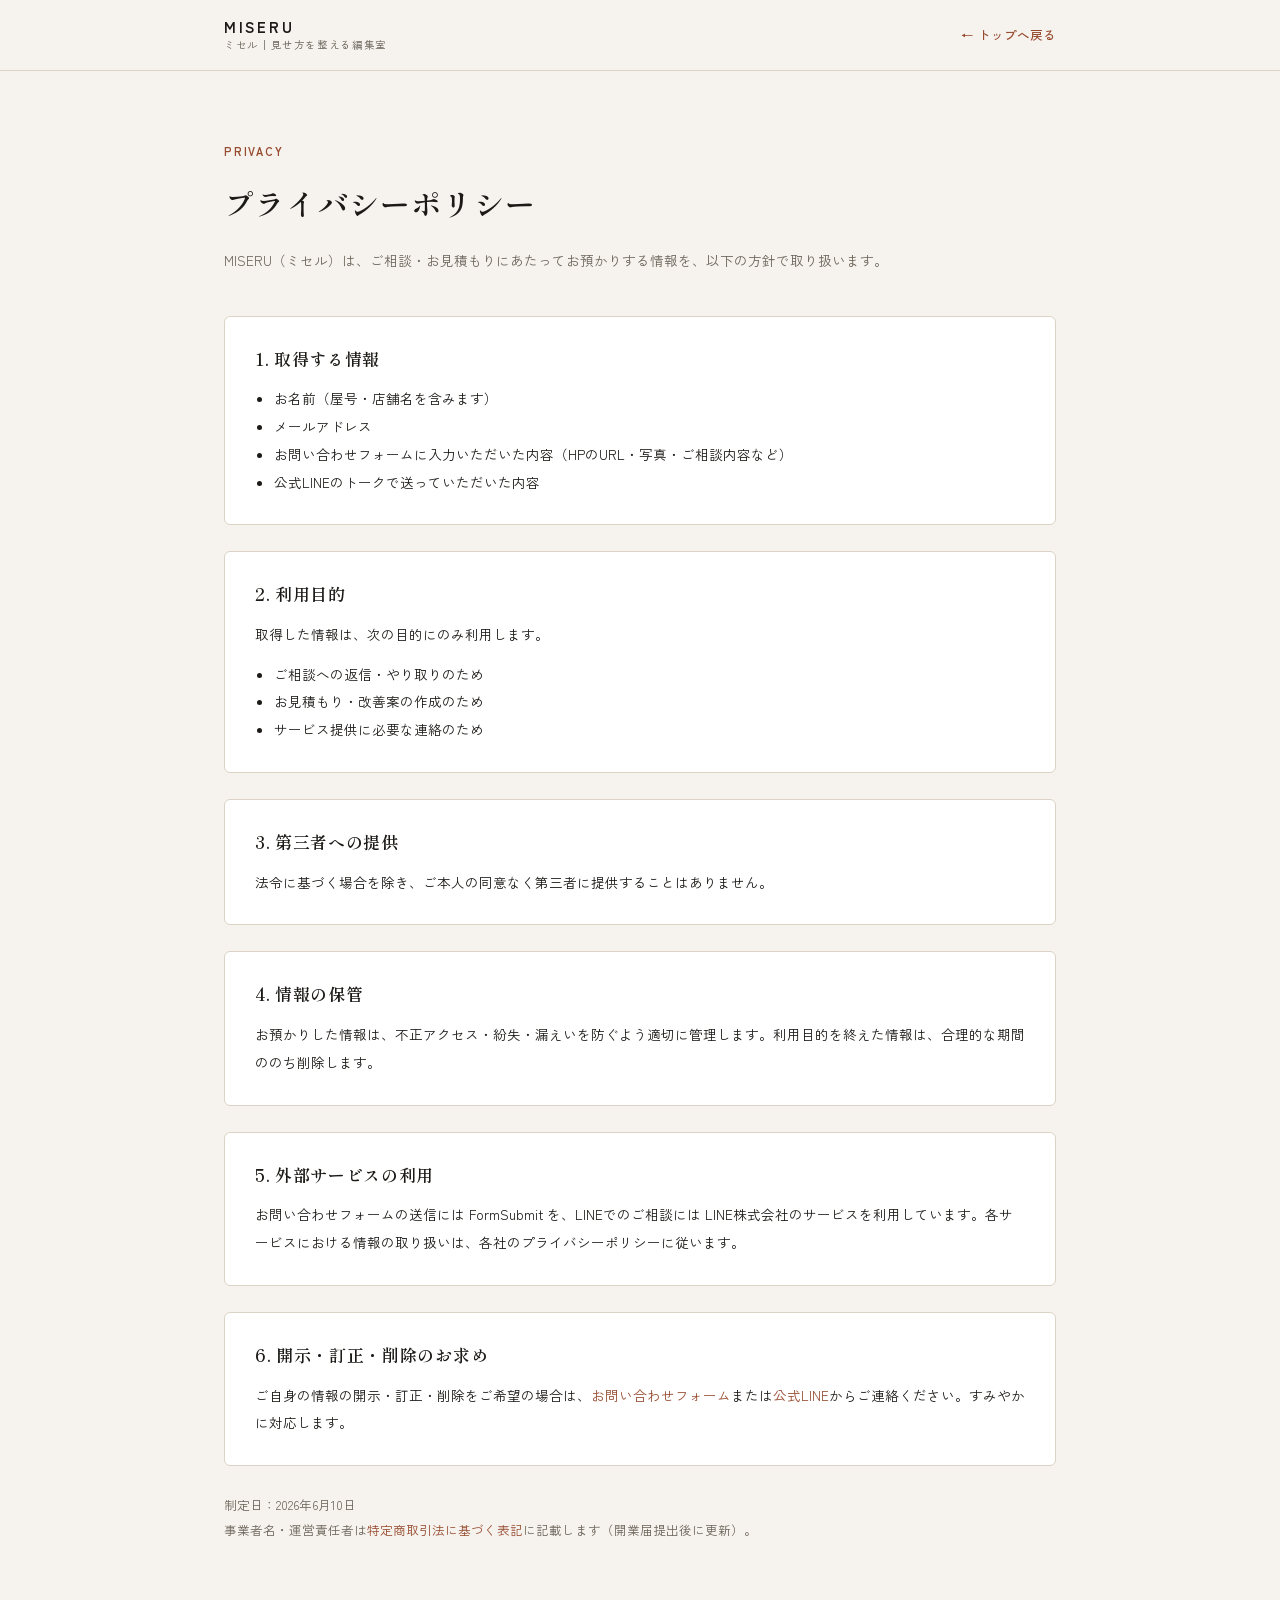
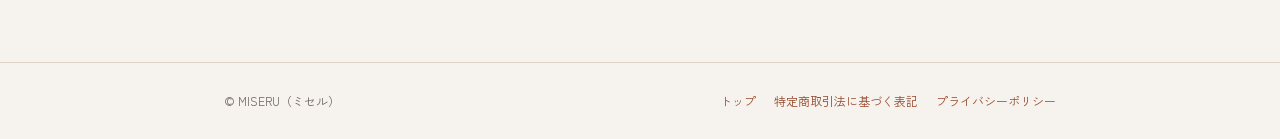
==== privacy.html @ a02cca5b "Phase 6: tokushoho / privacy ヘッダーをデザインシステムに統一 sticky + backdrop-filter ヘッダーを追加し sample.html と同パターンに。" ====
<!DOCTYPE html>
<html lang="ja">
<head>
<meta charset="UTF-8">
<meta name="viewport" content="width=device-width, initial-scale=1.0">
<title>プライバシーポリシー｜MISERU（ミセル）</title>
<meta name="description" content="MISERU（ミセル）のプライバシーポリシーです。">
<meta name="robots" content="noindex,follow">
<!-- DOMAIN-MIGRATION: 独自ドメイン移行時に要書き換え（canonical） -->
<link rel="canonical" href="https://miseru-web.pages.dev/privacy.html">
<meta name="theme-color" content="#1c1a17">
<link rel="preconnect" href="https://fonts.googleapis.com">
<link rel="preconnect" href="https://fonts.gstatic.com" crossorigin>
<link href="https://fonts.googleapis.com/css2?family=Shippori+Mincho:wght@500;600&family=Zen+Kaku+Gothic+New:wght@400;500;700&display=swap" rel="stylesheet">
<style>
:root{--paper:#f6f3ee;--bg:#f6f3ee;--ink:#1c1a17;--ink2:#2f2a24;--soft:#6c655b;--soft2:#9a9286;--line:#dcd3c4;--accent:#b15c3c;--accent-d:#974b2f;--white:#fff;
--mincho:"Shippori Mincho",serif;--gothic:"Zen Kaku Gothic New",sans-serif}
*{box-sizing:border-box;margin:0;padding:0}
body{font-family:var(--gothic);background:var(--bg);color:var(--ink);line-height:2;font-size:14.5px;-webkit-font-smoothing:antialiased}
a{color:var(--accent-d);text-decoration:none}
a:hover{text-decoration:underline}
header{border-bottom:1px solid var(--line);background:rgba(246,243,238,.94);backdrop-filter:blur(10px);position:sticky;top:0;z-index:50}
.hdr{max-width:880px;margin:0 auto;padding:18px 24px;display:flex;align-items:center;justify-content:space-between}
.hdr .mk{font-weight:700;letter-spacing:.18em;font-size:15px;color:var(--ink);display:flex;flex-direction:column;line-height:1.2}
.hdr .mk small{font-weight:400;font-size:10.5px;letter-spacing:.06em;color:var(--soft);margin-top:3px}
.hdr .bk{font-size:12.5px;font-weight:500}
main{max-width:880px;margin:0 auto;padding:64px 24px 80px}
.eyebrow{font-size:11px;font-weight:700;letter-spacing:.16em;color:var(--accent-d);text-transform:uppercase}
h1{font-family:var(--mincho);font-weight:600;font-size:clamp(22px,3.4vw,30px);letter-spacing:.04em;margin-top:14px;line-height:1.7}
.lead{color:var(--soft);font-size:13.5px;margin-top:18px}
section{background:var(--white);border:1px solid var(--line);border-radius:6px;padding:28px 30px;margin-top:26px}
section:first-of-type{margin-top:42px}
h2{font-family:var(--mincho);font-weight:600;font-size:17px;letter-spacing:.04em;line-height:1.7}
section p,section ul{margin-top:12px;font-size:13.5px;line-height:2.05}
section ul{padding-left:1.4em}
.note{margin-top:26px;font-size:12.5px;color:var(--soft);line-height:2}
footer{border-top:1px solid var(--line);margin-top:40px}
.ftr{max-width:880px;margin:0 auto;padding:26px 24px;display:flex;flex-wrap:wrap;gap:8px 22px;align-items:center;justify-content:space-between;font-size:12px;color:var(--soft)}
.ftr nav{display:flex;flex-wrap:wrap;gap:8px 18px}
@media(max-width:640px){section{padding:22px 18px}}
</style>
</head>
<body>
<header>
  <div class="hdr">
    <a href="index.html" class="mk">MISERU<small>ミセル｜見せ方を整える編集室</small></a>
    <a href="index.html" class="bk">← トップへ戻る</a>
  </div>
</header>
<main>
  <span class="eyebrow">Privacy</span>
  <h1>プライバシーポリシー</h1>
  <p class="lead">MISERU（ミセル）は、ご相談・お見積もりにあたってお預かりする情報を、以下の方針で取り扱います。</p>

  <section>
    <h2>1. 取得する情報</h2>
    <ul>
      <li>お名前（屋号・店舗名を含みます）</li>
      <li>メールアドレス</li>
      <li>お問い合わせフォームに入力いただいた内容（HPのURL・写真・ご相談内容など）</li>
      <li>公式LINEのトークで送っていただいた内容</li>
    </ul>
  </section>

  <section>
    <h2>2. 利用目的</h2>
    <p>取得した情報は、次の目的にのみ利用します。</p>
    <ul>
      <li>ご相談への返信・やり取りのため</li>
      <li>お見積もり・改善案の作成のため</li>
      <li>サービス提供に必要な連絡のため</li>
    </ul>
  </section>

  <section>
    <h2>3. 第三者への提供</h2>
    <p>法令に基づく場合を除き、ご本人の同意なく第三者に提供することはありません。</p>
  </section>

  <section>
    <h2>4. 情報の保管</h2>
    <p>お預かりした情報は、不正アクセス・紛失・漏えいを防ぐよう適切に管理します。利用目的を終えた情報は、合理的な期間ののち削除します。</p>
  </section>

  <section>
    <h2>5. 外部サービスの利用</h2>
    <p>お問い合わせフォームの送信には FormSubmit を、LINEでのご相談には LINE株式会社のサービスを利用しています。各サービスにおける情報の取り扱いは、各社のプライバシーポリシーに従います。</p>
    <!--
    TODO: アクセス解析（Google Analytics / Cloudflare Web Analytics 等）を導入する場合は、
    以下の枠を有効化して記載する。
    <p>当サイトでは、サイトの利用状況を把握するためにアクセス解析ツール（◯◯）を利用しています。
    解析にあたって Cookie 等を使用する場合がありますが、個人を特定する情報は含まれません。</p>
    -->
  </section>

  <section>
    <h2>6. 開示・訂正・削除のお求め</h2>
    <p>ご自身の情報の開示・訂正・削除をご希望の場合は、<a href="index.html#contact">お問い合わせフォーム</a>または<a href="https://lin.ee/8StAYYY" target="_blank" rel="noopener noreferrer">公式LINE</a>からご連絡ください。すみやかに対応します。</p>
  </section>

  <p class="note">制定日：2026年6月10日<br>事業者名・運営責任者は<a href="tokushoho.html">特定商取引法に基づく表記</a>に記載します（開業届提出後に更新）。</p>
</main>
<footer>
  <div class="ftr">
    <span>© MISERU（ミセル）</span>
    <nav>
      <a href="index.html">トップ</a>
      <a href="tokushoho.html">特定商取引法に基づく表記</a>
      <a href="privacy.html">プライバシーポリシー</a>
    </nav>
  </div>
</footer>
</body>
</html>
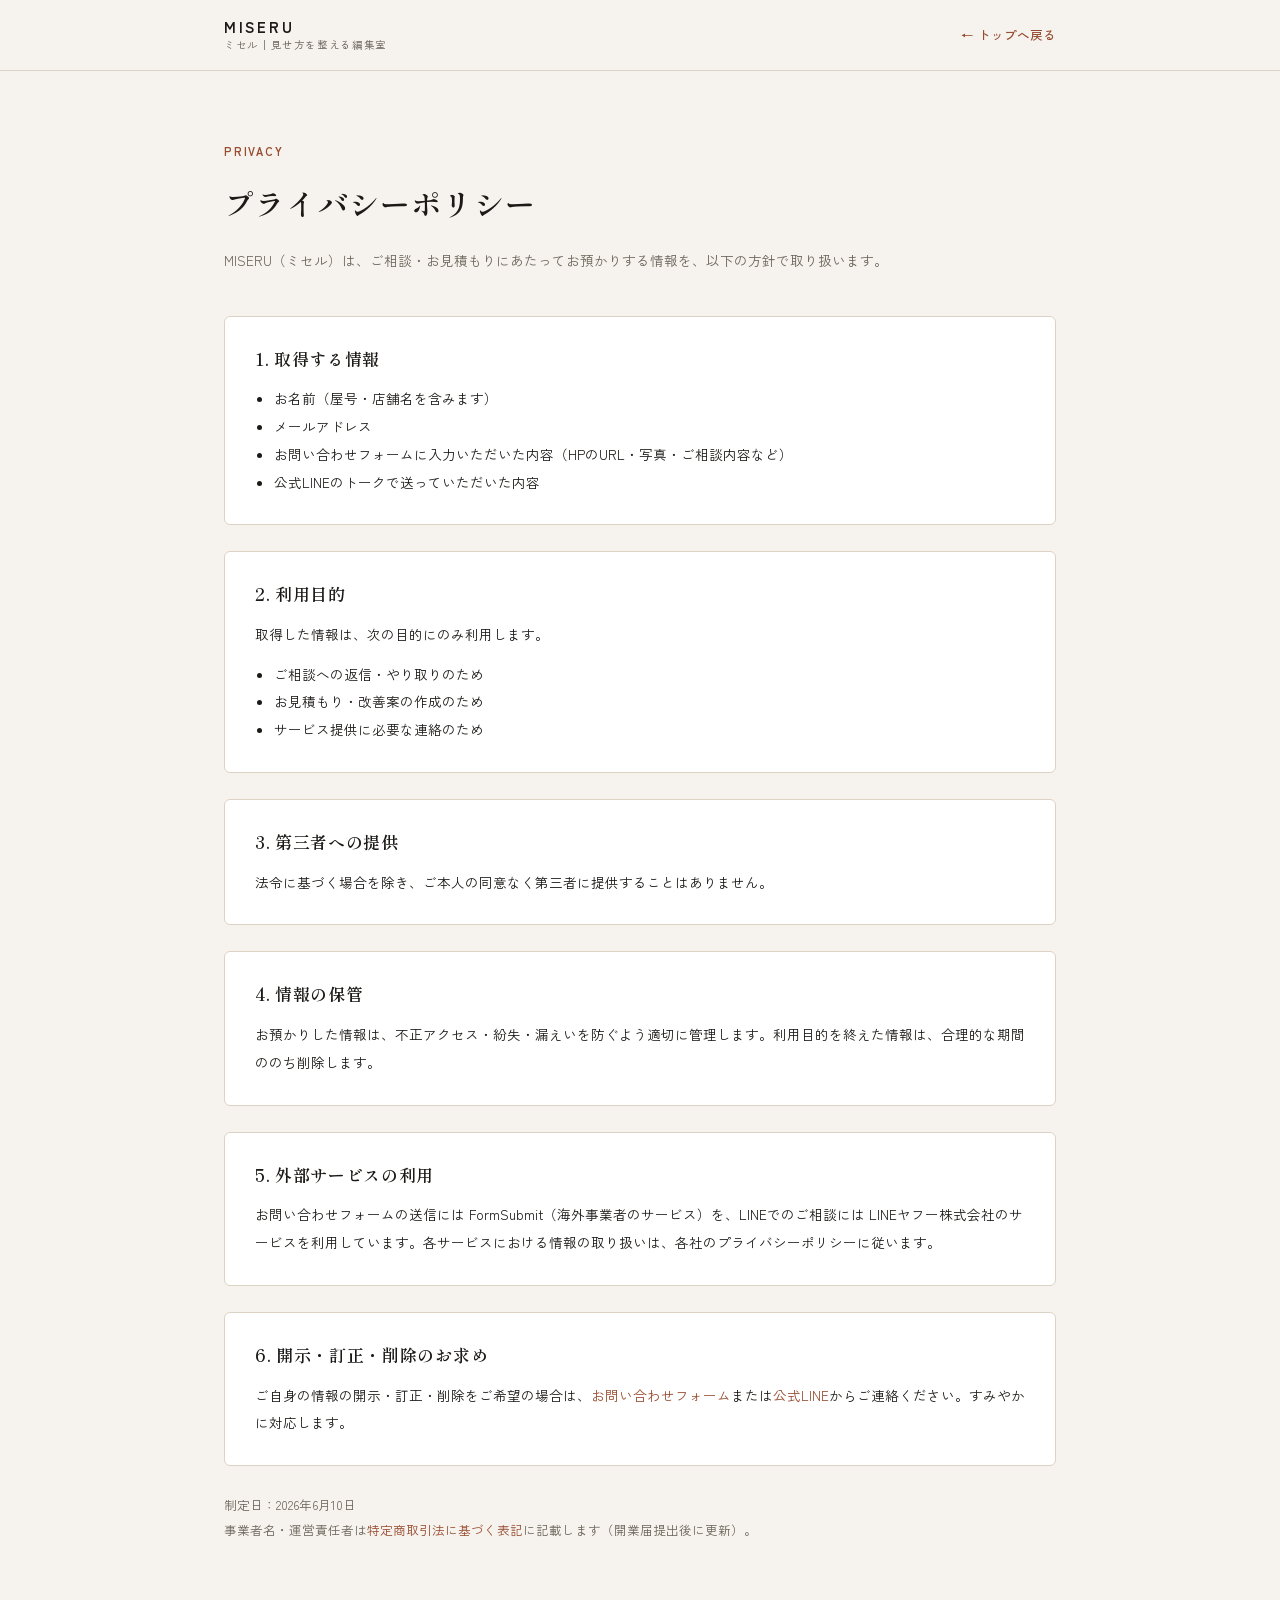
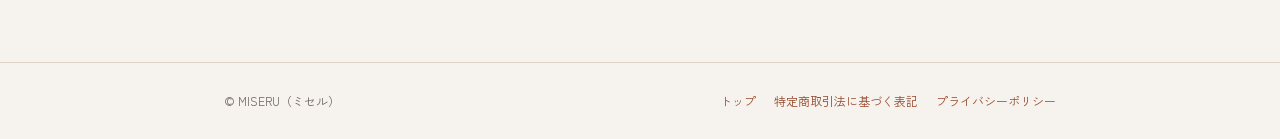
==== commit 5c427a95: "fix(integrity): 実績示唆の虚偽表現を除去＋表記の正確化 監査で発見された誠実性ルール違反と不整合の修正： - FAQ「ご依頼も多いです」→「ご依頼にも対応しています」   （実績ゼロで" ====
--- a/privacy.html
+++ b/privacy.html
@@ -38,6 +38,7 @@
 .ftr{max-width:880px;margin:0 auto;padding:26px 24px;display:flex;flex-wrap:wrap;gap:8px 22px;align-items:center;justify-content:space-between;font-size:12px;color:var(--soft)}
 .ftr nav{display:flex;flex-wrap:wrap;gap:8px 18px}
 @media(max-width:640px){section{padding:22px 18px}}
+:focus-visible{outline:2px solid var(--accent);outline-offset:3px;border-radius:2px}
 </style>
 </head>
 <body>
@@ -84,7 +85,7 @@
 
   <section>
     <h2>5. 外部サービスの利用</h2>
-    <p>お問い合わせフォームの送信には FormSubmit を、LINEでのご相談には LINE株式会社のサービスを利用しています。各サービスにおける情報の取り扱いは、各社のプライバシーポリシーに従います。</p>
+    <p>お問い合わせフォームの送信には FormSubmit（海外事業者のサービス）を、LINEでのご相談には LINEヤフー株式会社のサービスを利用しています。各サービスにおける情報の取り扱いは、各社のプライバシーポリシーに従います。</p>
     <!--
     TODO: アクセス解析（Google Analytics / Cloudflare Web Analytics 等）を導入する場合は、
     以下の枠を有効化して記載する。
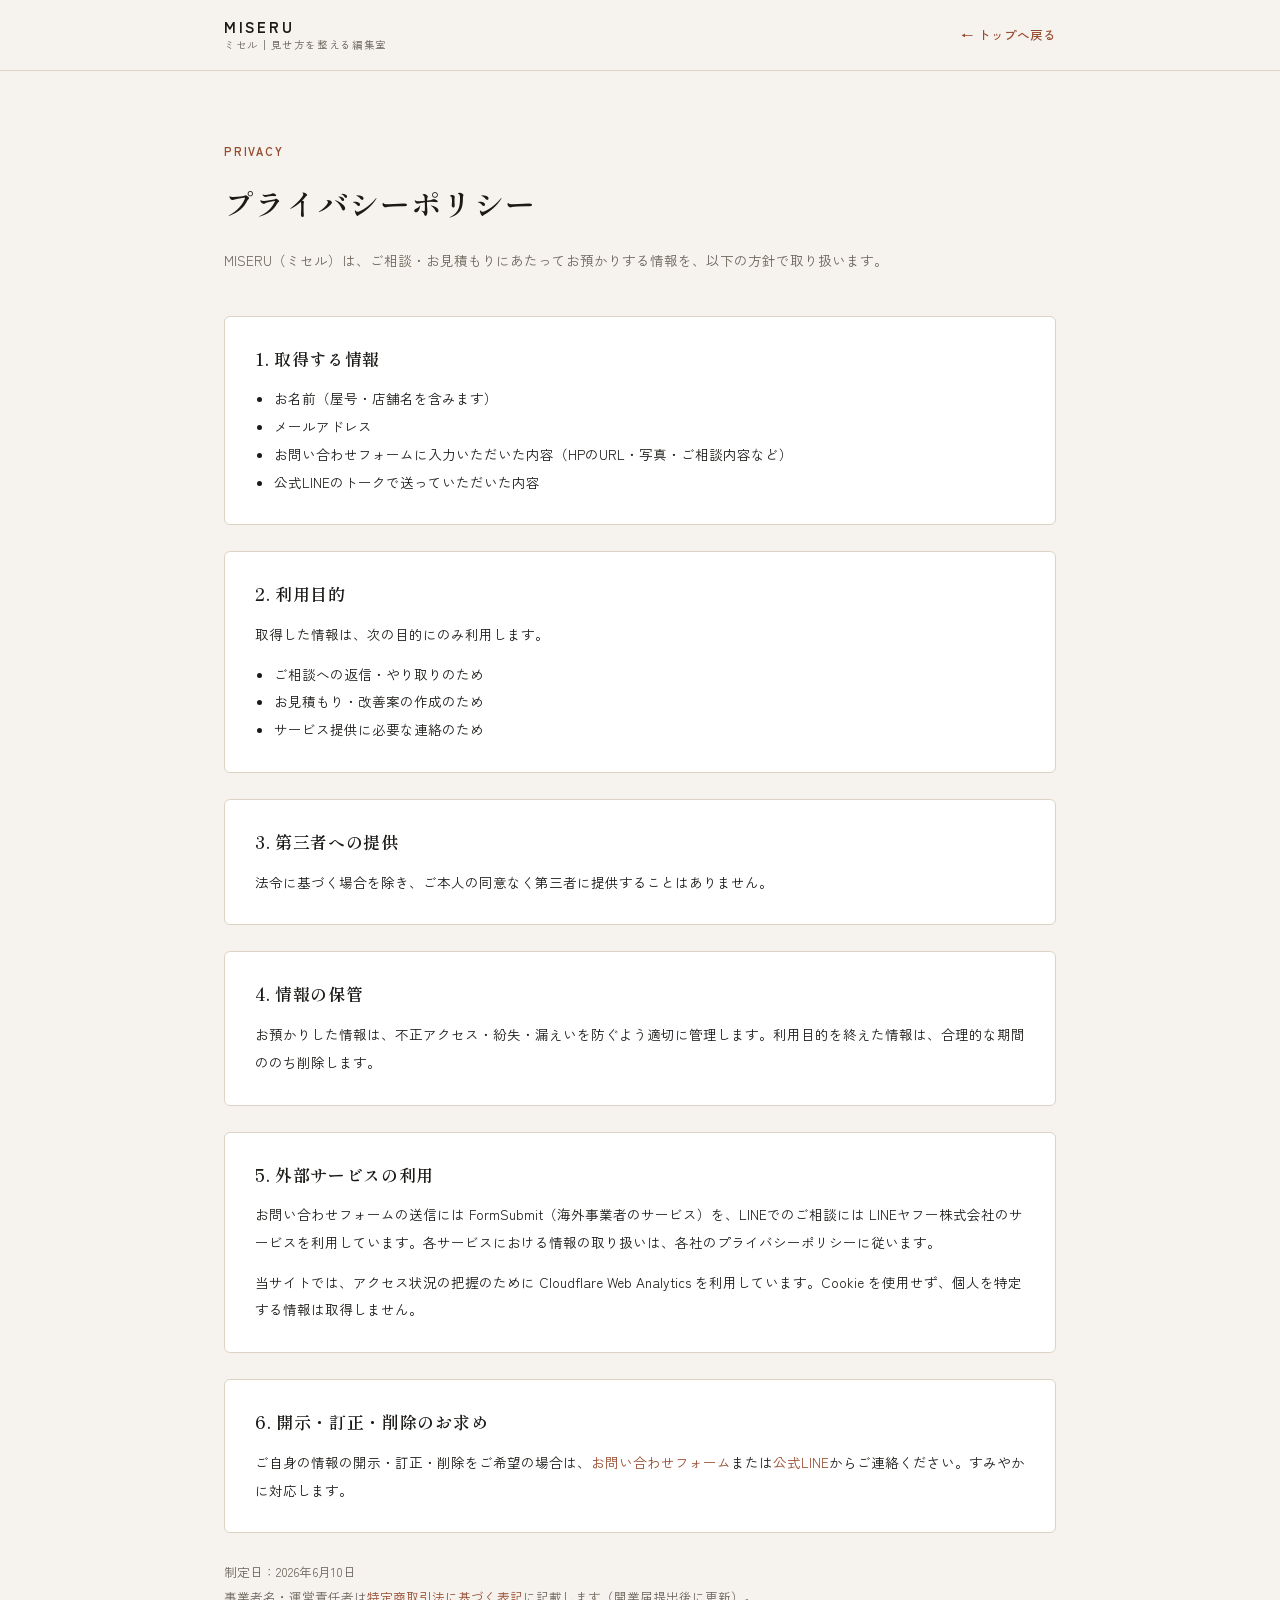
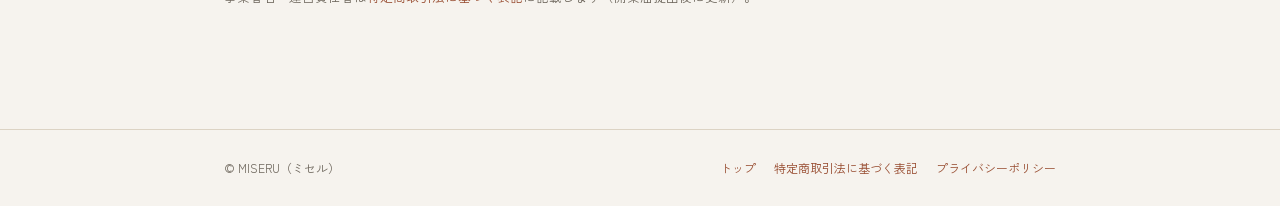
==== commit 53e6c2cf: "feat(phase-A): 車モバイル=Option A(渦→実写) + 高ROIバグ一括修正 【車 sample-car.html — Option A（モバイル<768pxのみ・PCの粒子車演出" ====
--- a/privacy.html
+++ b/privacy.html
@@ -1,4 +1,4 @@
-<!DOCTYPE html>
+﻿<!DOCTYPE html>
 <html lang="ja">
 <head>
 <meta charset="UTF-8">
@@ -86,12 +86,7 @@
   <section>
     <h2>5. 外部サービスの利用</h2>
     <p>お問い合わせフォームの送信には FormSubmit（海外事業者のサービス）を、LINEでのご相談には LINEヤフー株式会社のサービスを利用しています。各サービスにおける情報の取り扱いは、各社のプライバシーポリシーに従います。</p>
-    <!--
-    TODO: アクセス解析（Google Analytics / Cloudflare Web Analytics 等）を導入する場合は、
-    以下の枠を有効化して記載する。
-    <p>当サイトでは、サイトの利用状況を把握するためにアクセス解析ツール（◯◯）を利用しています。
-    解析にあたって Cookie 等を使用する場合がありますが、個人を特定する情報は含まれません。</p>
-    -->
+    <p>当サイトでは、アクセス状況の把握のために Cloudflare Web Analytics を利用しています。Cookie を使用せず、個人を特定する情報は取得しません。</p>
   </section>
 
   <section>
@@ -111,5 +106,6 @@
     </nav>
   </div>
 </footer>
+<!-- Cloudflare Web Analytics --><script defer src='https://static.cloudflareinsights.com/beacon.min.js' data-cf-beacon='{"token": "488a9cb636c342efa6f8796ad615bf1c"}'></script><!-- End Cloudflare Web Analytics -->
 </body>
 </html>
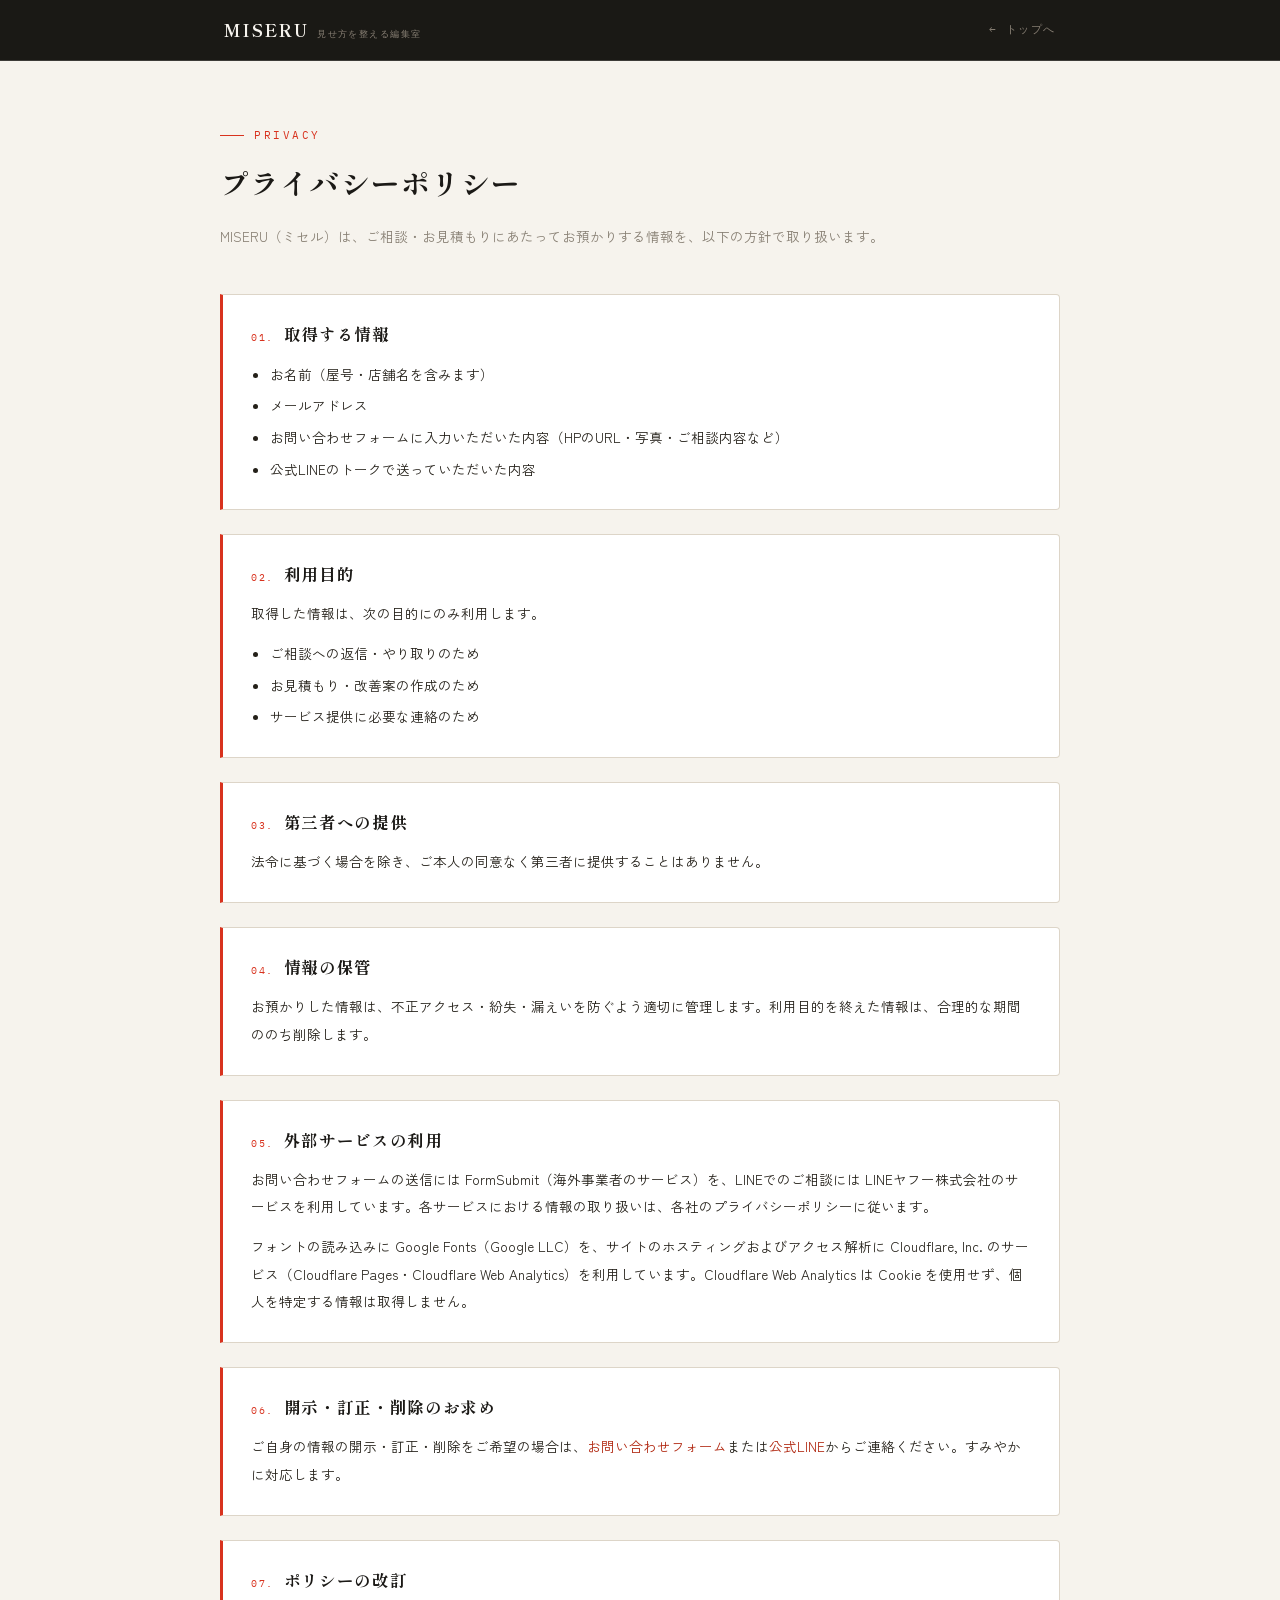
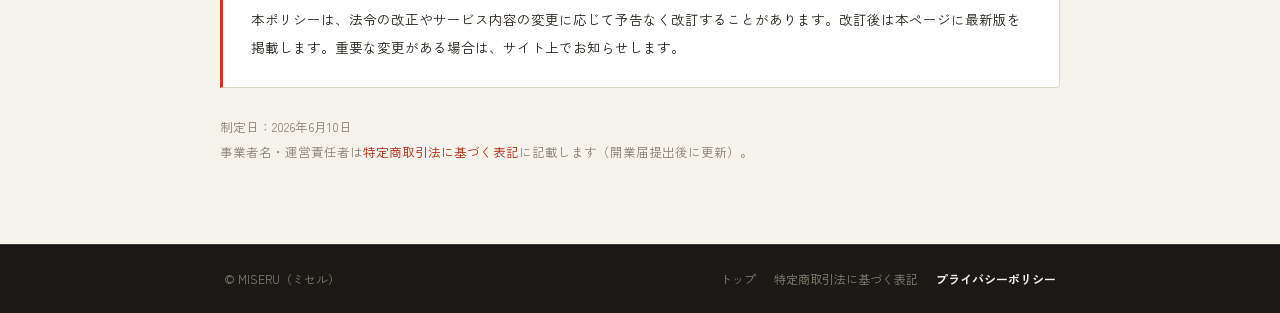
==== commit 2cb9c8ba: "feat(a4): apply shu-ire design system to legal pages - tokushoho.html: dark sticky header, shu-ire t" ====
--- a/privacy.html
+++ b/privacy.html
@@ -1,4 +1,4 @@
-﻿<!DOCTYPE html>
+<!DOCTYPE html>
 <html lang="ja">
 <head>
 <meta charset="UTF-8">
@@ -8,101 +8,171 @@
 <meta name="robots" content="noindex,follow">
 <!-- DOMAIN-MIGRATION: 独自ドメイン移行時に要書き換え（canonical） -->
 <link rel="canonical" href="https://miseru-web.pages.dev/privacy.html">
-<meta name="theme-color" content="#1c1a17">
+<meta name="theme-color" content="#1B1916">
 <link rel="preconnect" href="https://fonts.googleapis.com">
 <link rel="preconnect" href="https://fonts.gstatic.com" crossorigin>
-<link href="https://fonts.googleapis.com/css2?family=Shippori+Mincho:wght@500;600&family=Zen+Kaku+Gothic+New:wght@400;500;700&display=swap" rel="stylesheet">
+<link href="https://fonts.googleapis.com/css2?family=Shippori+Mincho+B1:wght@600;700&family=Zen+Kaku+Gothic+New:wght@400;500;700&family=IBM+Plex+Mono:wght@400;500&display=swap" rel="stylesheet">
 <style>
-:root{--paper:#f6f3ee;--bg:#f6f3ee;--ink:#1c1a17;--ink2:#2f2a24;--soft:#6c655b;--soft2:#9a9286;--line:#dcd3c4;--accent:#b15c3c;--accent-d:#974b2f;--white:#fff;
---mincho:"Shippori Mincho",serif;--gothic:"Zen Kaku Gothic New",sans-serif}
+:root{
+  --ink:#1B1916;
+  --ink-2:#242019;
+  --paper:#F6F3ED;
+  --paper-2:#FBF9F4;
+  --shu:#D8321E;
+  --shu-deep:#B0260F;
+  --grey:#877F73;
+  --line:#DDD5C8;
+  --line-ink:rgba(246,243,237,.16);
+  --serif:'Shippori Mincho B1','Hiragino Mincho ProN','Yu Mincho','Noto Serif JP',serif;
+  --sans:'Zen Kaku Gothic New','Hiragino Kaku Gothic ProN','Yu Gothic','Noto Sans JP',sans-serif;
+  --mono:'IBM Plex Mono',ui-monospace,'SF Mono',Menlo,monospace;
+}
 *{box-sizing:border-box;margin:0;padding:0}
-body{font-family:var(--gothic);background:var(--bg);color:var(--ink);line-height:2;font-size:14.5px;-webkit-font-smoothing:antialiased}
-a{color:var(--accent-d);text-decoration:none}
+html{scroll-behavior:smooth}
+body{font-family:var(--sans);background:var(--ink);color:var(--ink);line-height:1.95;font-size:14.5px;-webkit-font-smoothing:antialiased}
+a{color:var(--shu-deep);text-decoration:none}
 a:hover{text-decoration:underline}
-header{border-bottom:1px solid var(--line);background:rgba(246,243,238,.94);backdrop-filter:blur(10px);position:sticky;top:0;z-index:50}
-.hdr{max-width:880px;margin:0 auto;padding:18px 24px;display:flex;align-items:center;justify-content:space-between}
-.hdr .mk{font-weight:700;letter-spacing:.18em;font-size:15px;color:var(--ink);display:flex;flex-direction:column;line-height:1.2}
-.hdr .mk small{font-weight:400;font-size:10.5px;letter-spacing:.06em;color:var(--soft);margin-top:3px}
-.hdr .bk{font-size:12.5px;font-weight:500}
-main{max-width:880px;margin:0 auto;padding:64px 24px 80px}
-.eyebrow{font-size:11px;font-weight:700;letter-spacing:.16em;color:var(--accent-d);text-transform:uppercase}
-h1{font-family:var(--mincho);font-weight:600;font-size:clamp(22px,3.4vw,30px);letter-spacing:.04em;margin-top:14px;line-height:1.7}
-.lead{color:var(--soft);font-size:13.5px;margin-top:18px}
-section{background:var(--white);border:1px solid var(--line);border-radius:6px;padding:28px 30px;margin-top:26px}
-section:first-of-type{margin-top:42px}
-h2{font-family:var(--mincho);font-weight:600;font-size:17px;letter-spacing:.04em;line-height:1.7}
-section p,section ul{margin-top:12px;font-size:13.5px;line-height:2.05}
-section ul{padding-left:1.4em}
-.note{margin-top:26px;font-size:12.5px;color:var(--soft);line-height:2}
-footer{border-top:1px solid var(--line);margin-top:40px}
-.ftr{max-width:880px;margin:0 auto;padding:26px 24px;display:flex;flex-wrap:wrap;gap:8px 22px;align-items:center;justify-content:space-between;font-size:12px;color:var(--soft)}
+:focus-visible{outline:2px solid var(--shu);outline-offset:3px;border-radius:2px}
+
+/* ===== HEADER ===== */
+header{
+  background:rgba(27,25,22,.96);backdrop-filter:blur(8px);
+  border-bottom:1px solid var(--line-ink);
+  position:sticky;top:0;z-index:50;
+}
+.hdr{max-width:880px;margin:0 auto;padding:0 24px;height:60px;display:flex;align-items:center;justify-content:space-between}
+.hdr-logo{
+  font-family:var(--serif);font-weight:700;font-size:17px;color:var(--paper);
+  text-decoration:none;letter-spacing:.08em;display:flex;align-items:baseline;gap:9px;
+}
+.hdr-logo small{font-family:var(--mono);font-weight:400;font-size:9px;letter-spacing:.16em;color:var(--grey)}
+.hdr-back{
+  font-family:var(--mono);font-size:11px;letter-spacing:.14em;color:var(--grey);
+  text-decoration:none;display:flex;align-items:center;gap:6px;
+}
+.hdr-back:hover{color:var(--paper);text-decoration:none}
+
+/* ===== MAIN ===== */
+main{background:var(--paper);padding:64px 24px 80px;min-height:calc(100vh - 60px - 72px)}
+.inner{max-width:840px;margin:0 auto}
+
+/* eyebrow / kicker */
+.kicker{
+  font-family:var(--mono);font-size:10.5px;letter-spacing:.24em;
+  color:var(--shu);text-transform:uppercase;display:flex;align-items:center;gap:10px;
+}
+.kicker::before{content:"";width:24px;height:1px;background:var(--shu);flex-shrink:0}
+
+h1{
+  font-family:var(--serif);font-weight:700;
+  font-size:clamp(22px,3.2vw,29px);letter-spacing:.04em;
+  margin-top:14px;line-height:1.65;color:var(--ink);
+}
+.lead{color:var(--grey);font-size:13.5px;margin-top:16px;line-height:2}
+
+/* ===== SECTIONS ===== */
+.pp-sec{
+  background:#fff;border:1px solid var(--line);border-left:3px solid var(--shu);
+  border-radius:0 4px 4px 0;padding:26px 28px;margin-top:24px;
+}
+.pp-sec:first-of-type{margin-top:44px}
+h2{
+  font-family:var(--serif);font-weight:700;font-size:16.5px;
+  letter-spacing:.04em;line-height:1.65;color:var(--ink);
+  display:flex;align-items:baseline;gap:10px;
+}
+h2 .sec-num{
+  font-family:var(--mono);font-size:10px;letter-spacing:.16em;
+  color:var(--shu);font-weight:400;flex-shrink:0;
+}
+.pp-sec p,.pp-sec ul{margin-top:12px;font-size:13.5px;line-height:2.05;color:var(--ink-2)}
+.pp-sec ul{padding-left:1.4em}
+.pp-sec li{margin-top:4px}
+
+.page-note{margin-top:26px;font-size:12.5px;color:var(--grey);line-height:2}
+
+@media(max-width:600px){.pp-sec{padding:20px 18px}}
+
+/* ===== FOOTER ===== */
+footer{background:var(--ink);border-top:1px solid var(--line-ink)}
+.ftr{max-width:880px;margin:0 auto;padding:22px 24px;display:flex;flex-wrap:wrap;gap:8px 22px;align-items:center;justify-content:space-between;font-size:12px;color:var(--grey)}
 .ftr nav{display:flex;flex-wrap:wrap;gap:8px 18px}
-@media(max-width:640px){section{padding:22px 18px}}
-:focus-visible{outline:2px solid var(--accent);outline-offset:3px;border-radius:2px}
+.ftr a{color:var(--grey);text-decoration:none}
+.ftr a:hover{color:var(--paper)}
+.ftr a[aria-current="page"]{color:var(--paper);font-weight:700}
 </style>
 </head>
 <body>
 <header>
   <div class="hdr">
-    <a href="index.html" class="mk">MISERU<small>ミセル｜見せ方を整える編集室</small></a>
-    <a href="index.html" class="bk">← トップへ戻る</a>
+    <a href="index.html" class="hdr-logo">MISERU<small>見せ方を整える編集室</small></a>
+    <a href="index.html" class="hdr-back">← トップへ</a>
   </div>
 </header>
+
 <main>
-  <span class="eyebrow">Privacy</span>
-  <h1>プライバシーポリシー</h1>
-  <p class="lead">MISERU（ミセル）は、ご相談・お見積もりにあたってお預かりする情報を、以下の方針で取り扱います。</p>
+  <div class="inner">
+    <p class="kicker">Privacy</p>
+    <h1>プライバシーポリシー</h1>
+    <p class="lead">MISERU（ミセル）は、ご相談・お見積もりにあたってお預かりする情報を、以下の方針で取り扱います。</p>
 
-  <section>
-    <h2>1. 取得する情報</h2>
-    <ul>
-      <li>お名前（屋号・店舗名を含みます）</li>
-      <li>メールアドレス</li>
-      <li>お問い合わせフォームに入力いただいた内容（HPのURL・写真・ご相談内容など）</li>
-      <li>公式LINEのトークで送っていただいた内容</li>
-    </ul>
-  </section>
+    <section class="pp-sec">
+      <h2><span class="sec-num">01.</span>取得する情報</h2>
+      <ul>
+        <li>お名前（屋号・店舗名を含みます）</li>
+        <li>メールアドレス</li>
+        <li>お問い合わせフォームに入力いただいた内容（HPのURL・写真・ご相談内容など）</li>
+        <li>公式LINEのトークで送っていただいた内容</li>
+      </ul>
+    </section>
 
-  <section>
-    <h2>2. 利用目的</h2>
-    <p>取得した情報は、次の目的にのみ利用します。</p>
-    <ul>
-      <li>ご相談への返信・やり取りのため</li>
-      <li>お見積もり・改善案の作成のため</li>
-      <li>サービス提供に必要な連絡のため</li>
-    </ul>
-  </section>
+    <section class="pp-sec">
+      <h2><span class="sec-num">02.</span>利用目的</h2>
+      <p>取得した情報は、次の目的にのみ利用します。</p>
+      <ul>
+        <li>ご相談への返信・やり取りのため</li>
+        <li>お見積もり・改善案の作成のため</li>
+        <li>サービス提供に必要な連絡のため</li>
+      </ul>
+    </section>
 
-  <section>
-    <h2>3. 第三者への提供</h2>
-    <p>法令に基づく場合を除き、ご本人の同意なく第三者に提供することはありません。</p>
-  </section>
+    <section class="pp-sec">
+      <h2><span class="sec-num">03.</span>第三者への提供</h2>
+      <p>法令に基づく場合を除き、ご本人の同意なく第三者に提供することはありません。</p>
+    </section>
 
-  <section>
-    <h2>4. 情報の保管</h2>
-    <p>お預かりした情報は、不正アクセス・紛失・漏えいを防ぐよう適切に管理します。利用目的を終えた情報は、合理的な期間ののち削除します。</p>
-  </section>
+    <section class="pp-sec">
+      <h2><span class="sec-num">04.</span>情報の保管</h2>
+      <p>お預かりした情報は、不正アクセス・紛失・漏えいを防ぐよう適切に管理します。利用目的を終えた情報は、合理的な期間ののち削除します。</p>
+    </section>
 
-  <section>
-    <h2>5. 外部サービスの利用</h2>
-    <p>お問い合わせフォームの送信には FormSubmit（海外事業者のサービス）を、LINEでのご相談には LINEヤフー株式会社のサービスを利用しています。各サービスにおける情報の取り扱いは、各社のプライバシーポリシーに従います。</p>
-    <p>当サイトでは、アクセス状況の把握のために Cloudflare Web Analytics を利用しています。Cookie を使用せず、個人を特定する情報は取得しません。</p>
-  </section>
+    <section class="pp-sec">
+      <h2><span class="sec-num">05.</span>外部サービスの利用</h2>
+      <p>お問い合わせフォームの送信には FormSubmit（海外事業者のサービス）を、LINEでのご相談には LINEヤフー株式会社のサービスを利用しています。各サービスにおける情報の取り扱いは、各社のプライバシーポリシーに従います。</p>
+      <p>フォントの読み込みに Google Fonts（Google LLC）を、サイトのホスティングおよびアクセス解析に Cloudflare, Inc. のサービス（Cloudflare Pages・Cloudflare Web Analytics）を利用しています。Cloudflare Web Analytics は Cookie を使用せず、個人を特定する情報は取得しません。</p>
+    </section>
 
-  <section>
-    <h2>6. 開示・訂正・削除のお求め</h2>
-    <p>ご自身の情報の開示・訂正・削除をご希望の場合は、<a href="index.html#contact">お問い合わせフォーム</a>または<a href="https://lin.ee/8StAYYY" target="_blank" rel="noopener noreferrer">公式LINE</a>からご連絡ください。すみやかに対応します。</p>
-  </section>
+    <section class="pp-sec">
+      <h2><span class="sec-num">06.</span>開示・訂正・削除のお求め</h2>
+      <p>ご自身の情報の開示・訂正・削除をご希望の場合は、<a href="index.html#contact">お問い合わせフォーム</a>または<a href="https://lin.ee/8StAYYY" target="_blank" rel="noopener noreferrer">公式LINE</a>からご連絡ください。すみやかに対応します。</p>
+    </section>
 
-  <p class="note">制定日：2026年6月10日<br>事業者名・運営責任者は<a href="tokushoho.html">特定商取引法に基づく表記</a>に記載します（開業届提出後に更新）。</p>
+    <section class="pp-sec">
+      <h2><span class="sec-num">07.</span>ポリシーの改訂</h2>
+      <p>本ポリシーは、法令の改正やサービス内容の変更に応じて予告なく改訂することがあります。改訂後は本ページに最新版を掲載します。重要な変更がある場合は、サイト上でお知らせします。</p>
+    </section>
+
+    <p class="page-note">制定日：2026年6月10日<br>事業者名・運営責任者は<a href="tokushoho.html">特定商取引法に基づく表記</a>に記載します（開業届提出後に更新）。</p>
+  </div>
 </main>
+
 <footer>
   <div class="ftr">
     <span>© MISERU（ミセル）</span>
     <nav>
       <a href="index.html">トップ</a>
       <a href="tokushoho.html">特定商取引法に基づく表記</a>
-      <a href="privacy.html">プライバシーポリシー</a>
+      <a href="privacy.html" aria-current="page">プライバシーポリシー</a>
     </nav>
   </div>
 </footer>
